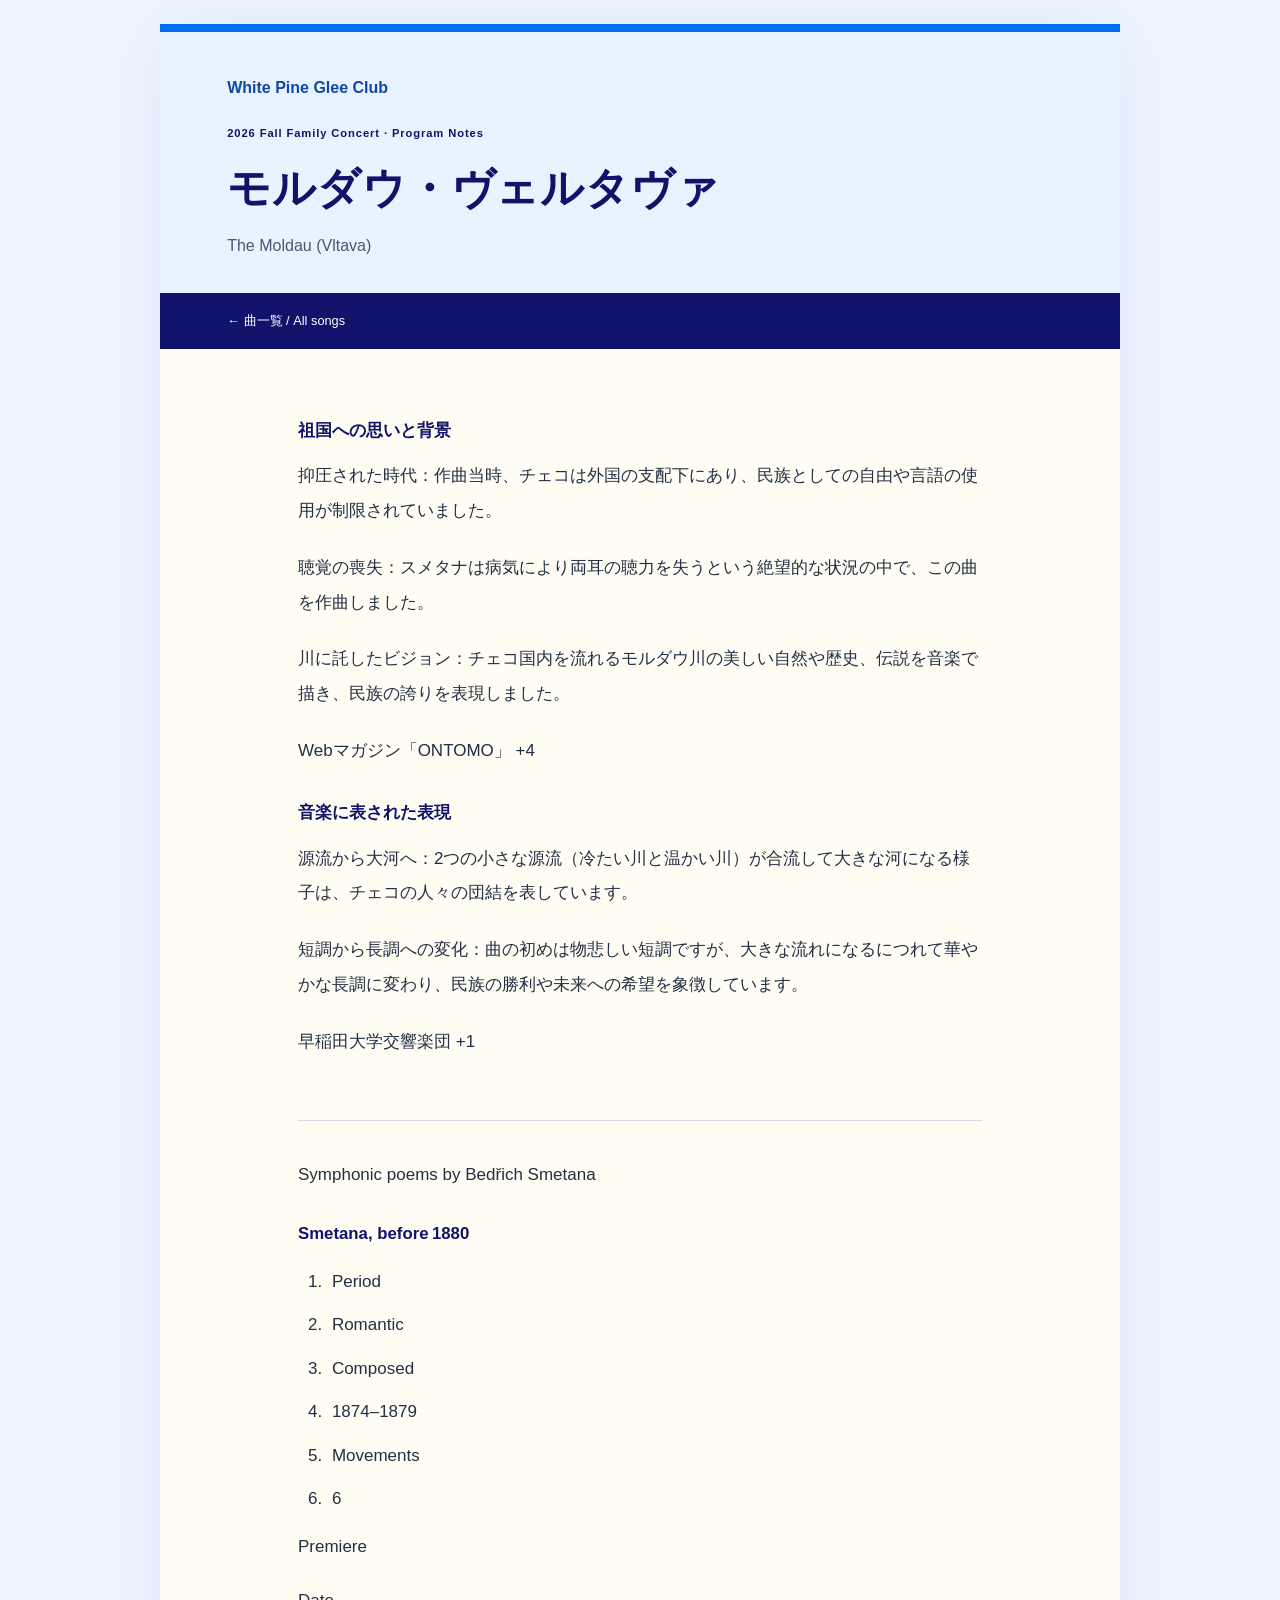
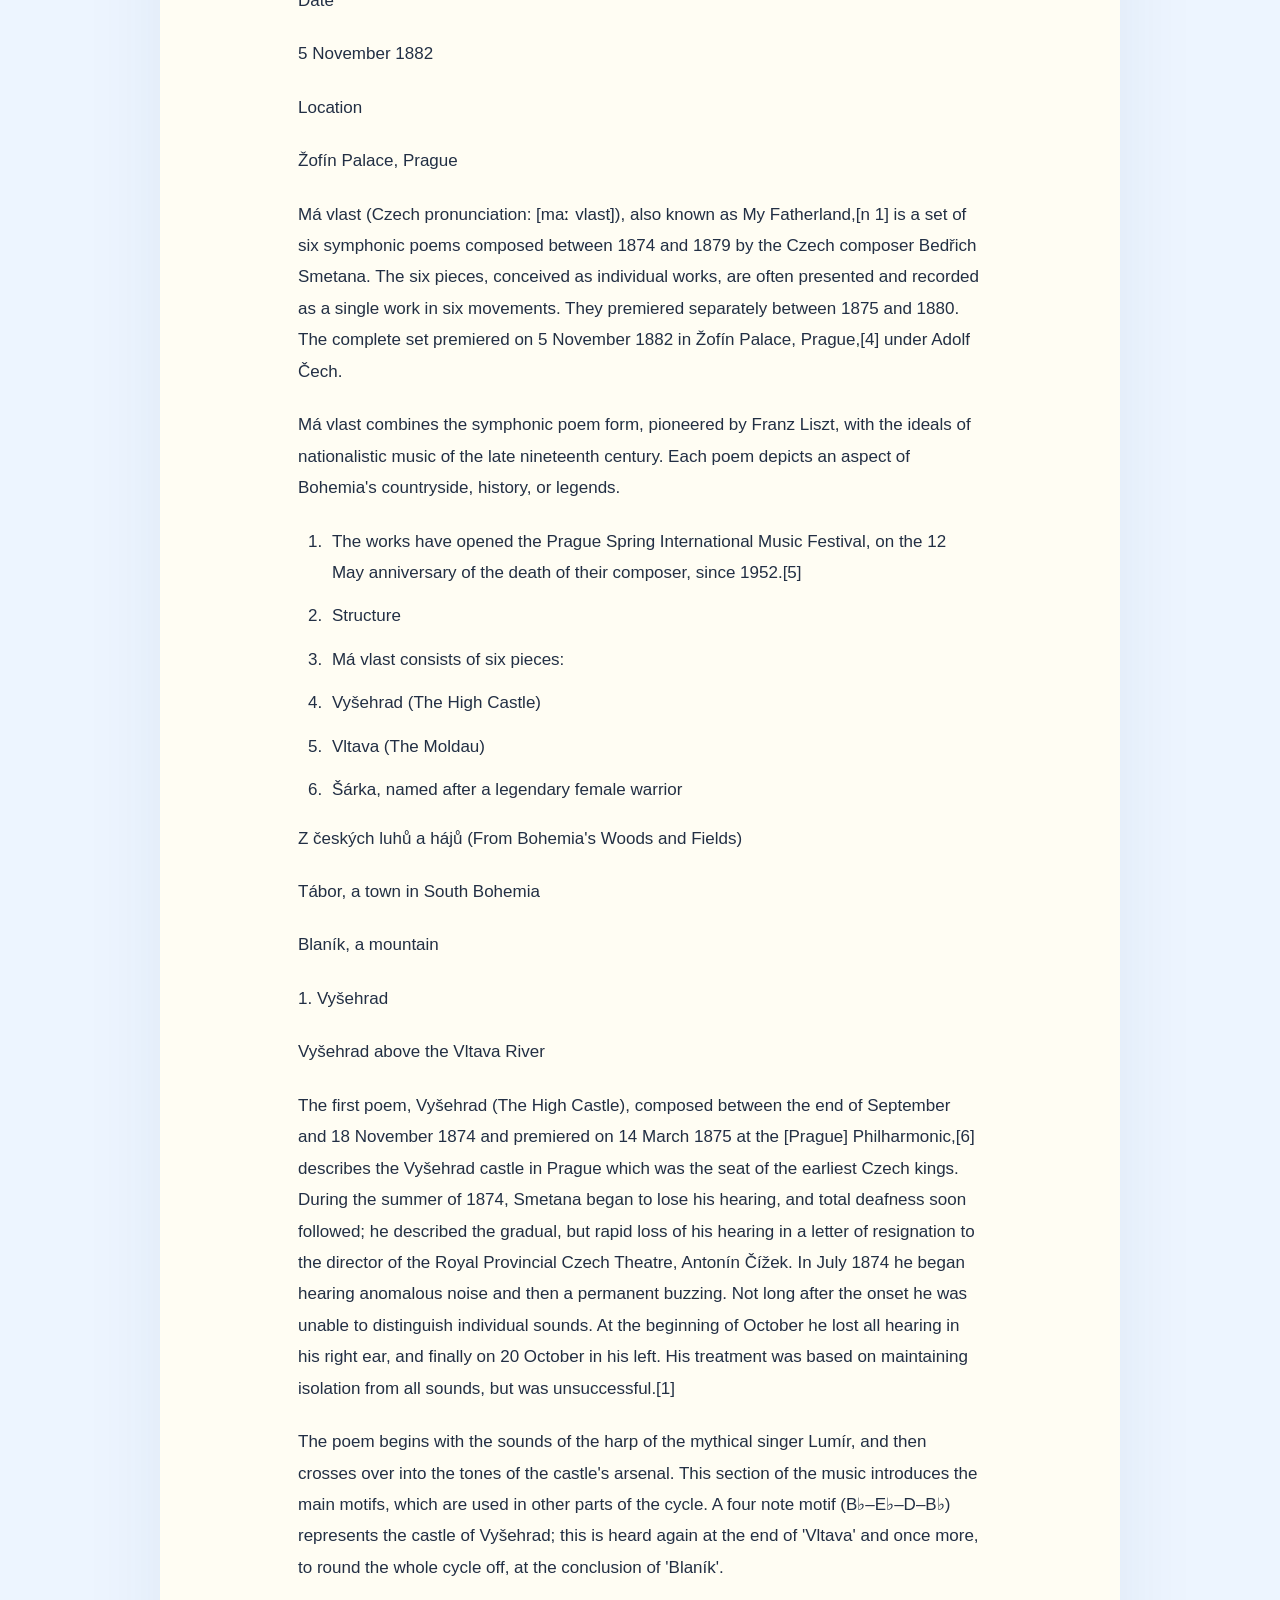
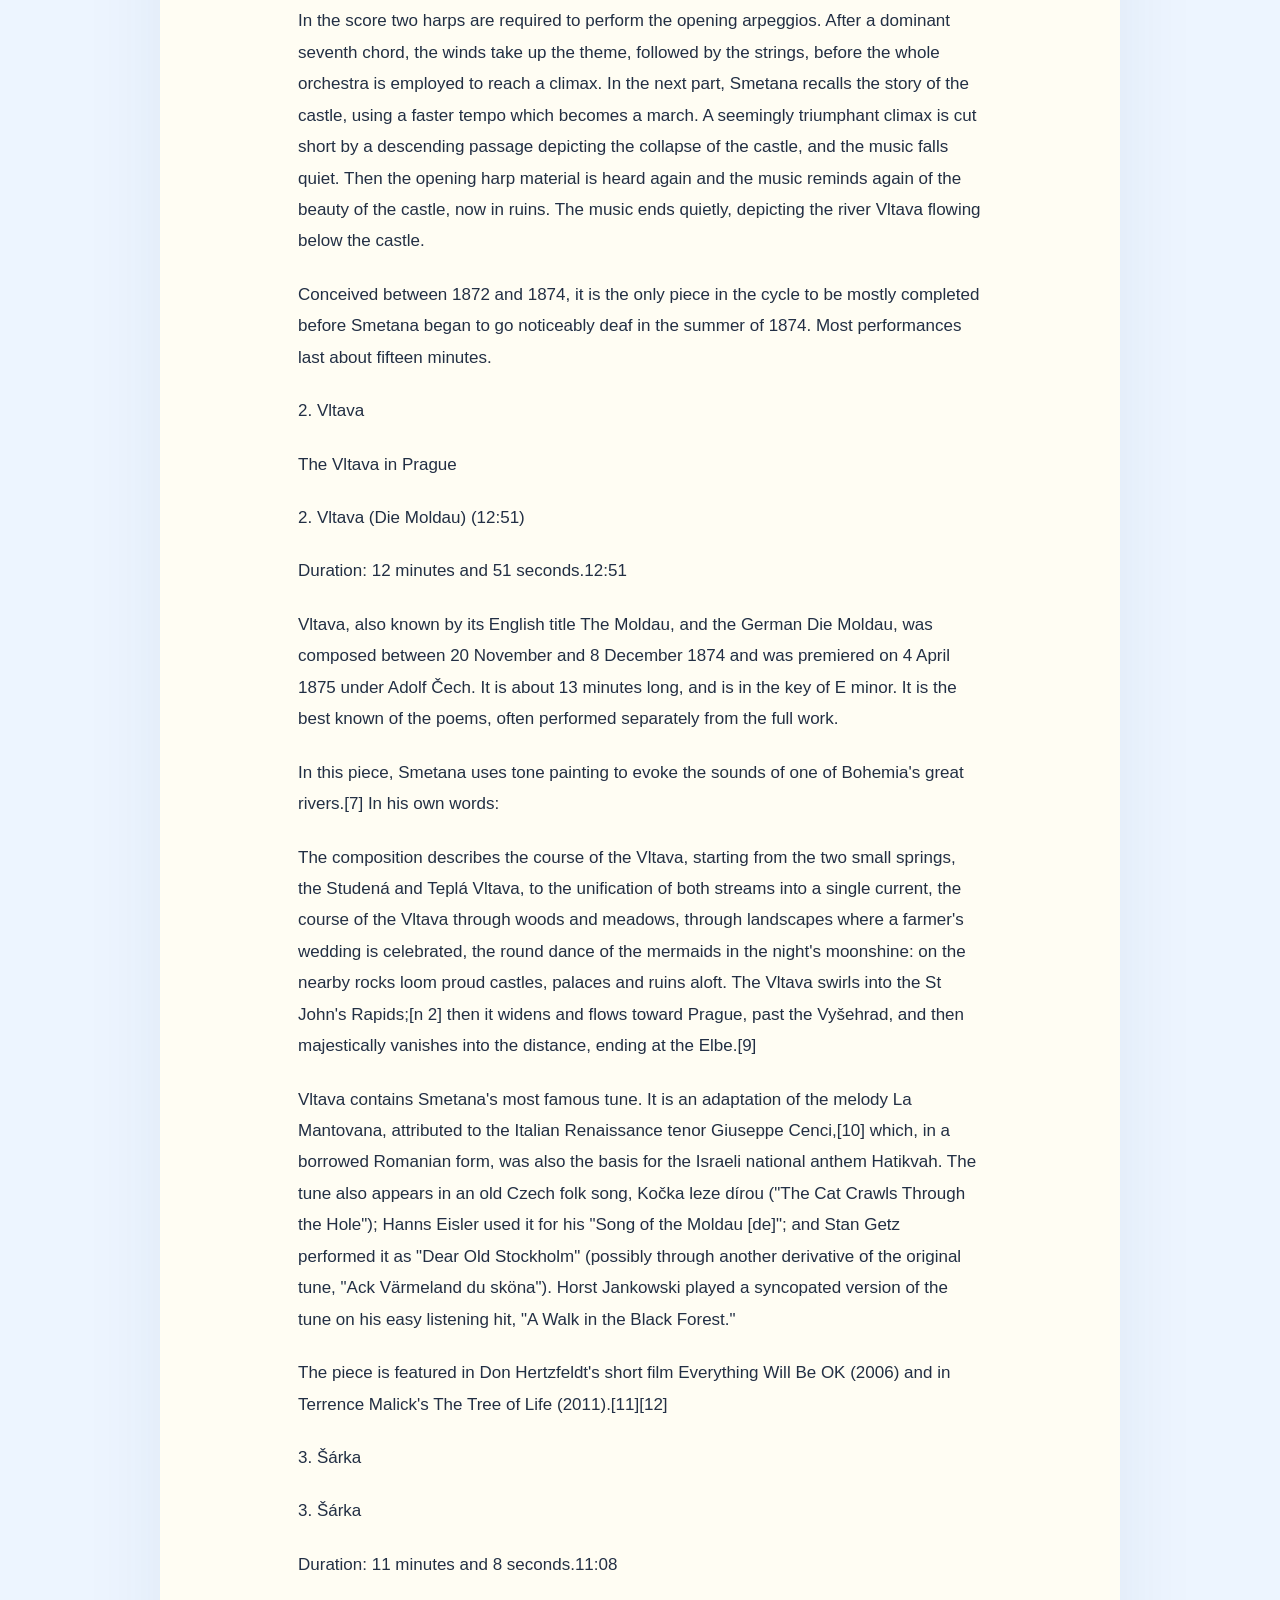
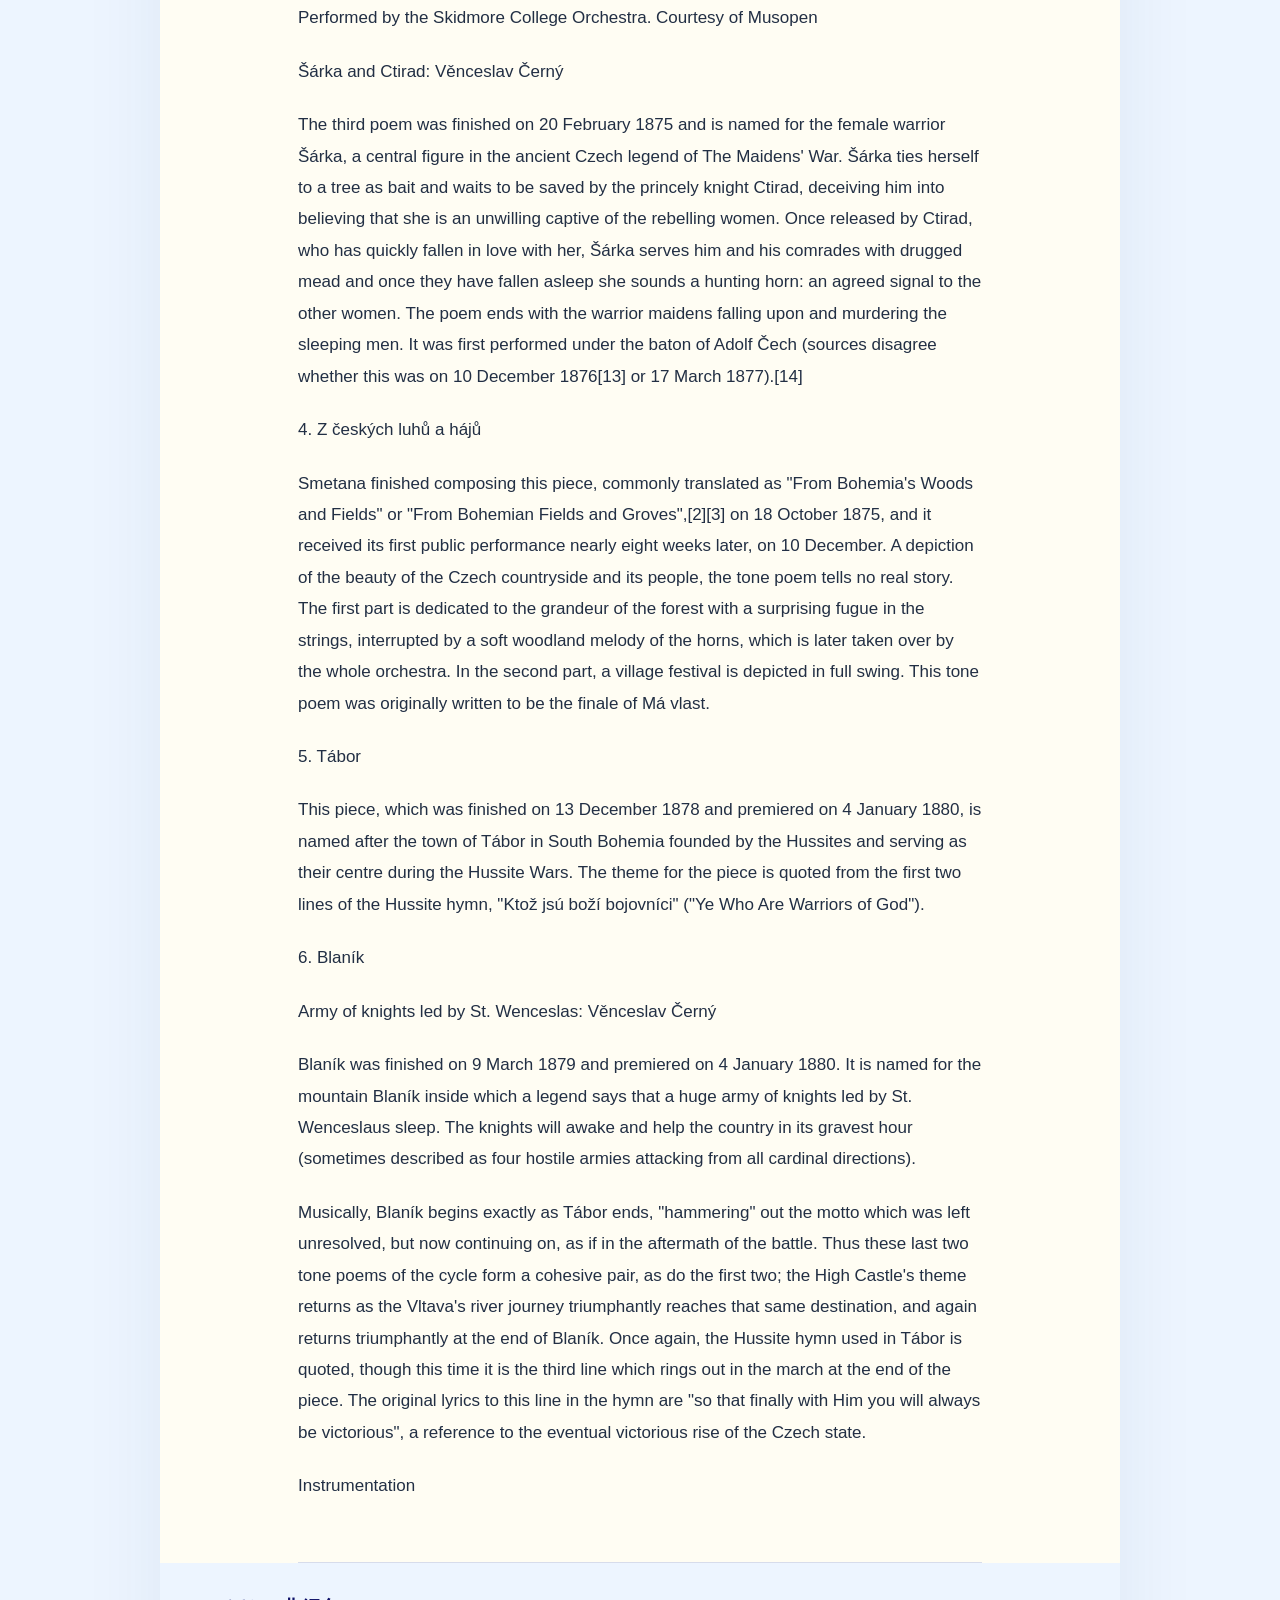
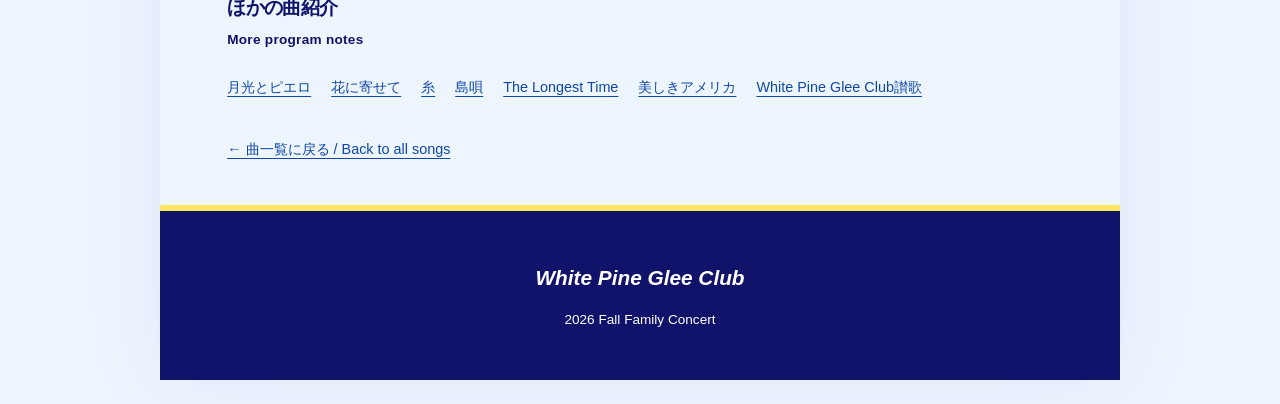
==== songs/moldau.html @ 7fab178a "initial commit" ====
<!doctype html>
<html lang="ja">
<head>
  <meta charset="utf-8">
  <meta name="viewport" content="width=device-width, initial-scale=1">
  <title>モルダウ・ヴェルタヴァ — 曲紹介 | White Pine Glee Club</title>
  <meta name="description" content="2026 Fall Family Concertの曲紹介「モルダウ・ヴェルタヴァ」。日本語・英語でお読みいただけます。">
  <link rel="stylesheet" href="../styles.css">
</head>
<body class="song-page">
  <a class="skip-link" href="#song-content">本文へ / Skip to content</a>
  <main>
    <header class="song-header">
      <a class="song-brand" href="../index.html">White Pine Glee Club</a>
      <p class="eyebrow" lang="en">2026 Fall Family Concert · Program Notes</p>
      <h1>モルダウ・ヴェルタヴァ</h1>
      <p class="song-english-title" lang="en">The Moldau (Vltava)</p>
    </header>
    <nav class="reading-nav" aria-label="曲紹介メニュー">
      <a href="../index.html#program">← 曲一覧 / All songs</a>
    </nav>
    <article class="song-content" id="song-content">
<section class="reading-section" id="japanese" lang="ja" aria-labelledby="japanese-heading">
<h2 class="visually-hidden" id="japanese-heading">日本語</h2>
<h3>祖国への思いと背景</h3>
<p>抑圧された時代：作曲当時、チェコは外国の支配下にあり、民族としての自由や言語の使用が制限されていました。</p>
<p>聴覚の喪失：スメタナは病気により両耳の聴力を失うという絶望的な状況の中で、この曲を作曲しました。</p>
<p>川に託したビジョン：チェコ国内を流れるモルダウ川の美しい自然や歴史、伝説を音楽で描き、民族の誇りを表現しました。</p>
<p>Webマガジン「ONTOMO」&#160;+4</p>
<h3>音楽に表された表現</h3>
<p>源流から大河へ：2つの小さな源流（冷たい川と温かい川）が合流して大きな河になる様子は、チェコの人々の団結を表しています。</p>
<p>短調から長調への変化：曲の初めは物悲しい短調ですが、大きな流れになるにつれて華やかな長調に変わり、民族の勝利や未来への希望を象徴しています。</p>
<p>早稲田大学交響楽団&#160;+1</p>
</section>
<section class="reading-section" id="english" lang="en" aria-labelledby="english-heading">
<h2 class="visually-hidden" id="english-heading">English</h2>
<p>Symphonic poems by Bedřich Smetana</p>
<h3>Smetana, before 1880</h3>
<ol class="source-list">
<li>Period</li>
<li>Romantic</li>
<li>Composed</li>
<li>1874–1879</li>
<li>Movements</li>
<li>6</li>
</ol>
<p>Premiere</p>
<p>Date</p>
<p>5&#160;November&#160;1882</p>
<p>Location</p>
<p>Žof&#237;n Palace, Prague</p>
<p>M&#225; vlast (Czech pronunciation: [maː vlast]), also known as My Fatherland,[n 1] is a set of six symphonic poems composed between 1874 and 1879 by the Czech composer Bedřich Smetana. The six pieces, conceived as individual works, are often presented and recorded as a single work in six movements. They premiered separately between 1875 and 1880. The complete set premiered on 5 November 1882 in Žof&#237;n Palace, Prague,[4] under Adolf Čech.</p>
<p>M&#225; vlast combines the symphonic poem form, pioneered by Franz Liszt, with the ideals of nationalistic music of the late nineteenth century. Each poem depicts an aspect of Bohemia&#39;s countryside, history, or legends.</p>
<ol class="source-list">
<li>The works have opened the Prague Spring International Music Festival, on the 12 May anniversary of the death of their composer, since 1952.[5]</li>
<li>Structure</li>
<li>M&#225; vlast consists of six pieces:</li>
<li>Vyšehrad (The High Castle)</li>
<li>Vltava (The Moldau)</li>
<li>Š&#225;rka, named after a legendary female warrior</li>
</ol>
<p>Z česk&#253;ch luhů a h&#225;jů (From Bohemia&#39;s Woods and Fields)</p>
<p>T&#225;bor, a town in South Bohemia</p>
<p>Blan&#237;k, a mountain</p>
<p>1. Vyšehrad</p>
<p>Vyšehrad above the Vltava River</p>
<p>The first poem, Vyšehrad (The High Castle), composed between the end of September and 18 November 1874 and premiered on 14 March 1875 at the [Prague] Philharmonic,[6] describes the Vyšehrad castle in Prague which was the seat of the earliest Czech kings. During the summer of 1874, Smetana began to lose his hearing, and total deafness soon followed; he described the gradual, but rapid loss of his hearing in a letter of resignation to the director of the Royal Provincial Czech Theatre, Anton&#237;n Č&#237;žek. In July 1874 he began hearing anomalous noise and then a permanent buzzing. Not long after the onset he was unable to distinguish individual sounds. At the beginning of October he lost all hearing in his right ear, and finally on 20 October in his left. His treatment was based on maintaining isolation from all sounds, but was unsuccessful.[1]</p>
<p>The poem begins with the sounds of the harp of the mythical singer Lum&#237;r, and then crosses over into the tones of the castle&#39;s arsenal. This section of the music introduces the main motifs, which are used in other parts of the cycle. A four note motif (B♭–E♭–D–B♭) represents the castle of Vyšehrad; this is heard again at the end of &#39;Vltava&#39; and once more, to round the whole cycle off, at the conclusion of &#39;Blan&#237;k&#39;.</p>
<p>In the score two harps are required to perform the opening arpeggios. After a dominant seventh chord, the winds take up the theme, followed by the strings, before the whole orchestra is employed to reach a climax. In the next part, Smetana recalls the story of the castle, using a faster tempo which becomes a march. A seemingly triumphant climax is cut short by a descending passage depicting the collapse of the castle, and the music falls quiet. Then the opening harp material is heard again and the music reminds again of the beauty of the castle, now in ruins. The music ends quietly, depicting the river Vltava flowing below the castle.</p>
<p>Conceived between 1872 and 1874, it is the only piece in the cycle to be mostly completed before Smetana began to go noticeably deaf in the summer of 1874. Most performances last about fifteen minutes.</p>
<p>2. Vltava</p>
<p>The Vltava in Prague</p>
<p>2. Vltava (Die Moldau) (12:51)</p>
<p>Duration: 12 minutes and 51 seconds.12:51</p>
<p>Vltava, also known by its English title The Moldau, and the German Die Moldau, was composed between 20 November and 8&#160;December 1874 and was premiered on 4 April 1875 under Adolf Čech. It is about 13 minutes long, and is in the key of E minor. It is the best known of the poems, often performed separately from the full work.</p>
<p>In this piece, Smetana uses tone painting to evoke the sounds of one of Bohemia&#39;s great rivers.[7] In his own words:</p>
<p>The composition describes the course of the Vltava, starting from the two small springs, the Studen&#225; and Tepl&#225; Vltava, to the unification of both streams into a single current, the course of the Vltava through woods and meadows, through landscapes where a farmer&#39;s wedding is celebrated, the round dance of the mermaids in the night&#39;s moonshine: on the nearby rocks loom proud castles, palaces and ruins aloft. The Vltava swirls into the St John&#39;s Rapids;[n 2] then it widens and flows toward Prague, past the Vyšehrad, and then majestically vanishes into the distance, ending at the Elbe.[9]</p>
<p>Vltava contains Smetana&#39;s most famous tune. It is an adaptation of the melody La Mantovana, attributed to the Italian Renaissance tenor Giuseppe Cenci,[10] which, in a borrowed Romanian form, was also the basis for the Israeli national anthem Hatikvah. The tune also appears in an old Czech folk song, Kočka leze d&#237;rou (&quot;The Cat Crawls Through the Hole&quot;); Hanns Eisler used it for his &quot;Song of the Moldau&#160;[de]&quot;; and Stan Getz performed it as &quot;Dear Old Stockholm&quot; (possibly through another derivative of the original tune, &quot;Ack V&#228;rmeland du sk&#246;na&quot;). Horst Jankowski played a syncopated version of the tune on his easy listening hit, &quot;A Walk in the Black Forest.&quot;</p>
<p>The piece is featured in Don Hertzfeldt&#39;s short film Everything Will Be OK (2006) and in Terrence Malick&#39;s The Tree of Life (2011).[11][12]</p>
<p>3. Š&#225;rka</p>
<p>3. Š&#225;rka</p>
<p>Duration: 11 minutes and 8 seconds.11:08</p>
<p>Performed by the Skidmore College Orchestra. Courtesy of Musopen</p>
<p>Š&#225;rka and Ctirad: Věnceslav Čern&#253;</p>
<p>The third poem was finished on 20 February 1875 and is named for the female warrior Š&#225;rka, a central figure in the ancient Czech legend of The Maidens&#39; War. Š&#225;rka ties herself to a tree as bait and waits to be saved by the princely knight Ctirad, deceiving him into believing that she is an unwilling captive of the rebelling women. Once released by Ctirad, who has quickly fallen in love with her, Š&#225;rka serves him and his comrades with drugged mead and once they have fallen asleep she sounds a hunting horn: an agreed signal to the other women. The poem ends with the warrior maidens falling upon and murdering the sleeping men. It was first performed under the baton of Adolf Čech (sources disagree whether this was on 10 December 1876[13] or 17 March 1877).[14]</p>
<p>4. Z česk&#253;ch luhů a h&#225;jů</p>
<p>Smetana finished composing this piece, commonly translated as &quot;From Bohemia&#39;s Woods and Fields&quot; or &quot;From Bohemian Fields and Groves&quot;,[2][3] on 18 October 1875, and it received its first public performance nearly eight weeks later, on 10 December. A depiction of the beauty of the Czech countryside and its people, the tone poem tells no real story. The first part is dedicated to the grandeur of the forest with a surprising fugue in the strings, interrupted by a soft woodland melody of the horns, which is later taken over by the whole orchestra. In the second part, a village festival is depicted in full swing. This tone poem was originally written to be the finale of M&#225; vlast.</p>
<p>5. T&#225;bor</p>
<p>This piece, which was finished on 13 December 1878 and premiered on 4 January 1880, is named after the town of T&#225;bor in South Bohemia founded by the Hussites and serving as their centre during the Hussite Wars. The theme for the piece is quoted from the first two lines of the Hussite hymn, &quot;Ktož js&#250; bož&#237; bojovn&#237;ci&quot; (&quot;Ye Who Are Warriors of God&quot;).</p>
<p>6. Blan&#237;k</p>
<p>Army of knights led by St. Wenceslas: Věnceslav Čern&#253;</p>
<p>Blan&#237;k was finished on 9 March 1879 and premiered on 4 January 1880. It is named for the mountain Blan&#237;k inside which a legend says that a huge army of knights led by St. Wenceslaus sleep. The knights will awake and help the country in its gravest hour (sometimes described as four hostile armies attacking from all cardinal directions).</p>
<p>Musically, Blan&#237;k begins exactly as T&#225;bor ends, &quot;hammering&quot; out the motto which was left unresolved, but now continuing on, as if in the aftermath of the battle. Thus these last two tone poems of the cycle form a cohesive pair, as do the first two; the High Castle&#39;s theme returns as the Vltava&#39;s river journey triumphantly reaches that same destination, and again returns triumphantly at the end of Blan&#237;k. Once again, the Hussite hymn used in T&#225;bor is quoted, though this time it is the third line which rings out in the march at the end of the piece. The original lyrics to this line in the hymn are &quot;so that finally with Him you will always be victorious&quot;, a reference to the eventual victorious rise of the Czech state.</p>
<p>Instrumentation</p>
</section>

    </article>
    <aside class="related-songs" aria-labelledby="related-heading">
      <h2 id="related-heading">ほかの曲紹介 <small lang="en">More program notes</small></h2>
      <ul><li><a href="moonlight-and-pierrot.html">月光とピエロ</a></li>
<li><a href="thoughts-on-flowers.html">花に寄せて</a></li>
<li><a href="threads.html">糸</a></li>
<li><a href="shima-uta.html">島唄</a></li>
<li><a href="the-longest-time.html">The Longest Time</a></li>
<li><a href="america-the-beautiful.html">美しきアメリカ</a></li>
<li><a href="white-pine-anthem.html">White Pine Glee Club讃歌</a></li></ul>
      <a class="back-to-program" href="../index.html#program">← 曲一覧に戻る / Back to all songs</a>
    </aside>
    <footer>
      <p class="footer-name" lang="en">White Pine Glee Club</p>
      <p lang="en">2026 Fall Family Concert</p>
    </footer>
  </main>
</body>
</html>
---- styles.css ----
:root {
  color-scheme: light;
  --ink: #101369;
  --blue: #006cf0;
  --paper: #fffdf3;
  --yellow: #ffe45e;
  --pink: #ffb5df;
}
* { box-sizing: border-box; }
html { scroll-behavior: smooth; scroll-padding-top: 24px; }
body {
  margin: 0;
  color: var(--ink);
  background: #edf5ff;
  font-family: "Segoe UI", "Yu Gothic", Meiryo, sans-serif;
  line-height: 1.8;
}
main { max-width: 1200px; margin: auto; background: var(--paper); box-shadow: 0 0 80px #133c7712; }
p { margin: 12px 0; }
a { color: #1147a5; text-underline-offset: 4px; overflow-wrap: anywhere; }
a:hover { text-decoration-thickness: 2px; }
a:focus-visible { outline: 3px solid #c32971; outline-offset: 5px; }
.hero { display: block; }
.hero-art { display: block; width: 100%; height: auto; }
.visually-hidden { position: absolute; width: 1px; height: 1px; padding: 0; margin: -1px; overflow: hidden; clip-path: inset(50%); white-space: nowrap; border: 0; }
.eyebrow { font-size: .8rem; font-weight: 800; letter-spacing: .12em; }
h1 { margin: 0; font-family: "Segoe Print", "Comic Sans MS", cursive; font-size: clamp(2.6rem, 6.2vw, 4.8rem); line-height: 1.12; letter-spacing: -.055em; font-weight: 900; font-style: italic; transform: rotate(-5deg); }
.event-details { display: flex; align-items: center; justify-content: space-between; flex-wrap: wrap; gap: 20px; padding: 26px 6%; border-bottom: 2px solid var(--ink); }
.date { margin: 0; font-size: .95rem; line-height: 1.5; }
.date strong { font-size: clamp(1.6rem, 3.2vw, 2.5rem); letter-spacing: -.06em; }
.date-english { font-size: 1.25rem; }
.times { margin: 0; padding-left: 22px; border-left: 2px solid #bdcae0; font-size: .95rem; }
.times strong { font-size: 1.2rem; }
.admission { margin: 0; background: var(--yellow); padding: 12px 20px; font-size: .9rem; transform: rotate(-3deg); }
nav { display: flex; justify-content: center; flex-wrap: wrap; gap: 0 32px; padding: 10px 24px; background: var(--ink); }
nav a { color: white; display: inline-flex; align-items: center; min-height: 44px; font-size: .9rem; text-decoration: none; }
nav a:hover { color: var(--yellow); }
nav a:focus-visible { outline-color: var(--yellow); }
.main-nav { display: grid; grid-template-columns: repeat(5, minmax(0, 1fr)); gap: 4px; }
body[data-view="all"] .main-nav { grid-template-columns: repeat(7, minmax(0, 1fr)); }
.main-nav a { min-width: 0; flex-direction: column; justify-content: center; padding: 8px 4px; line-height: 1.5; text-align: center; }
.main-nav small { font-size: .72rem; margin-top: 3px; }
body[data-view="flyer"] [data-view-only="program"],
body[data-view="program"] [data-view-only="flyer"] { display: none; }
.greetings-list { max-width: 760px; margin: 0 auto; }
.greeting { padding: 28px 0; }
.greeting + .greeting { border-top: 1px solid #d7dceb; }
.greeting-role { display: inline-block; margin: 0 0 12px; padding: 3px 12px; background: #fff0a3; font-size: .8rem; font-weight: 700; }
.greeting:nth-child(2) .greeting-role { background: #e0efff; }
.greeting h3 { margin: 0 0 8px; font-size: clamp(1.15rem, 3vw, 1.45rem); line-height: 1.6; scroll-margin-top: 100px; }
.greeting-label { margin: 0 0 24px; font-size: .85rem; color: #495775; }
.greeting-message { color: #222f44; font-size: 1.0625rem; line-height: 2; overflow-wrap: anywhere; }
.greeting-message p { margin: 0 0 18px; }
.greeting-message [lang="en"] { line-height: 1.85; }
section { margin: 0 6%; padding: 58px 0; border-bottom: 1px solid #d7dceb; }
h2 { margin: 0 0 26px; font-size: clamp(1.7rem, 3vw, 2.3rem); line-height: 1.4; letter-spacing: -.03em; }
h2 small { display: block; font-size: .85rem; letter-spacing: .14em; font-weight: 600; margin-bottom: 10px; }
h2 > span { display: inline-block; position: relative; isolation: isolate; padding: 0 16px 4px 6px; font-style: italic; }
h2 > span::before, .collaboration .eyebrow::before { content: ""; position: absolute; z-index: -1; inset: 15% -5% 0; background: var(--yellow); clip-path: polygon(3% 12%, 96% 0, 93% 12%, 100% 20%, 97% 35%, 100% 52%, 94% 64%, 98% 83%, 2% 100%, 5% 87%, 0 75%, 3% 60%, 0 41%, 5% 29%); transform: rotate(-2deg); }
.collaboration { text-align: center; position: relative; padding: 60px 0; }
.collaboration .eyebrow { display: inline-block; position: relative; isolation: isolate; padding: 8px 24px; font-size: 1.25rem; font-style: italic; letter-spacing: -.02em; }
.collaboration .eyebrow::before { inset: 0; }
.collaboration-logos { display: grid; grid-template-columns: minmax(0, 1fr) auto minmax(0, 1fr); align-items: center; gap: clamp(12px, 3vw, 32px); max-width: 680px; margin: 28px auto; }
.collaboration-logos a { display: block; min-width: 0; }
.collaboration-logos img { display: block; width: 100%; height: auto; mix-blend-mode: multiply; }
.collaboration-cross { color: #d9182b; font-size: clamp(1.5rem, 4vw, 2.4rem); font-weight: 700; }
.composer { margin-top: 30px; font-weight: 600; letter-spacing: .1em; }
.collaboration h2 { margin: 10px 0; font-family: "Yu Mincho", "Hiragino Mincho ProN", Georgia, serif; font-size: clamp(2rem, 5vw, 3.7rem); letter-spacing: .05em; }
.work-english { font-family: Georgia, serif; font-size: 1.25rem; }
.collaboration-copy { max-width: 760px; margin: 28px auto; text-align: left; }
.collaboration-copy h3 { margin: 24px 0 8px; font-size: 1.1rem; line-height: 1.6; }
.collaboration-copy h3:first-child { margin-top: 0; }
.collaboration-copy p { margin: 0; line-height: 1.9; }
.performer-section h2 > span::before { background: var(--pink); }
.performers { list-style: none; display: grid; grid-template-columns: repeat(2, minmax(0, 1fr)); gap: 0 36px; padding: 0; margin: 0; }
.performers li { position: relative; min-width: 0; padding: 28px 0 28px 44px; border-top: 1px solid #d7dceb; font-size: .85rem; }
.performers li::before { content: "♪"; position: absolute; top: 17px; left: 0; font-size: 2.8rem; line-height: 1.4; color: #087dea; }
.performers li:nth-child(2)::before { color: #00525c; }
.performers li:nth-child(3)::before { color: #ec203c; }
.performers li:nth-child(4)::before { color: #791fd0; }
.performers strong { font-size: 1.1rem; }
.performers a { display: inline-block; padding: 5px 0; }
.roster-heading { margin: 32px 0 0; padding-top: 24px; border-top: 1px solid #d7dceb; font-size: 1.2rem; }
.roster-parts { display: grid; grid-template-columns: repeat(2, minmax(0, 1fr)); gap: 0 16px; margin-top: 18px; }
.roster-parts > div { padding: 10px 0; border-top: 1px solid #d7dceb; }
.roster-parts h4 { margin: 0 0 4px; font-size: .8rem; }
.roster-parts p { margin: 0; font-size: .8rem; }
.venue-section, .flyer-section { display: grid; grid-template-columns: 1fr 1.5fr; gap: 36px; align-items: start; }
address { font-style: normal; }
address strong { display: inline-block; margin-bottom: 12px; font-size: 1.2rem; }
.venue-map-link { display: block; margin-top: 20px; }
.venue-map { display: block; width: 62.5%; height: auto; border: 1px solid #cbd8ed; }
.map-link { display: inline-block; margin-top: 24px; padding: 14px 20px; color: white; background: #125bd1; text-decoration: none; font-size: .85rem; border-radius: 4px; }
.map-link:hover { background: var(--ink); }
.flyer-section h2 > span::before { background: #bce6ff; }
.flyer-section p { font-size: .85rem; }
.flyer-image { display: block; width: 100%; height: auto; box-shadow: 0 10px 30px #1013691a; }
footer { padding: 36px 24px; text-align: center; background: var(--ink); color: white; border-top: 6px solid var(--yellow); font-size: .85rem; }
footer a { color: white; }
.footer-name { font-size: 1.3rem; font-weight: 800; font-style: italic; }
@media (min-width: 1200px) { body { padding: 24px 0; } }
@media (max-width: 700px) {
  h1 { font-size: clamp(2rem, 8vw, 3.2rem); letter-spacing: -.04em; }
  .main-nav, body[data-view="program"] .main-nav { grid-template-columns: repeat(3, minmax(0, 1fr)); gap: 4px; }
  body[data-view="all"] .main-nav { grid-template-columns: repeat(4, minmax(0, 1fr)); }
  .event-details { padding: 22px 6%; justify-content: center; text-align: center; gap: 18px 24px; border-top: 1px solid #d7dceb; }
  .date { width: 100%; }
  .times { border: 0; padding: 0; font-size: .8rem; }
  .times strong { font-size: 1rem; }
  .admission { font-size: .75rem; padding: 10px 14px; }
  nav { gap: 0 18px; padding: 10px 16px; }
  nav a { font-size: .8rem; }
  section { padding: 38px 0; }
  .collaboration { padding: 40px 0; }
  .collaboration .eyebrow { font-size: 1.05rem; }
  .performers, .venue-section, .flyer-section { grid-template-columns: 1fr; gap: 0; }
  .roster-parts { grid-template-columns: repeat(2, minmax(0, 1fr)); gap: 0 12px; }
  .venue-map { width: 100%; }
  .performers li { padding-top: 22px; padding-bottom: 22px; }
  .flyer-section > a { margin-top: 20px; }
}
.program-section > p { font-size: .95rem; }
.program-status { border-left: 4px solid #e3b52c; padding: 8px 16px; background: #fff5c7; }
.program-stages { margin-top: 30px; }
.program-stage { padding: 26px 0; border-top: 1px solid #cbd8ed; display: grid; grid-template-columns: minmax(0, 1fr) minmax(0, 1.4fr); gap: 24px; }
.program-stage h3 { margin: 0; font-size: 1.15rem; line-height: 1.6; }
.stage-leadership { display: grid; gap: 3px; margin: 10px 0 0; color: #495775; font-size: .85rem; line-height: 1.6; }
.stage-label { display: block; color: #245dab; font-size: .8rem; letter-spacing: .12em; margin-bottom: 8px; }
.stage-songs { list-style: none; margin: 0; padding: 0; }
.stage-songs li + li { border-top: 1px solid #e5e8ee; }
.stage-songs li > span, .stage-songs a { display: block; padding: 12px 0; }
.stage-songs a { display: flex; justify-content: space-between; align-items: baseline; flex-wrap: wrap; gap: 4px 16px; min-height: 48px; font-weight: 600; }
.stage-songs small { font-size: .75rem; font-weight: 400; white-space: nowrap; }
.program-tbd { margin: 12px 0; color: #495775; }
.program-intermission { display: flex; justify-content: center; align-items: center; gap: 16px; background: #e8f3ff; color: #385575; padding: 14px; margin: 0 0 24px; font-size: .9rem; }
@media (max-width: 700px) { .program-stage { grid-template-columns: 1fr; gap: 10px; } }
.program-section > p > span { color: #495775; font-size: .85rem; }
.program-list { list-style: none; padding: 0; margin: 28px 0 0; display: grid; grid-template-columns: repeat(2, minmax(0, 1fr)); gap: 14px; }
.program-list a { display: flex; gap: 16px; align-items: center; justify-content: space-between; height: 100%; padding: 22px; background: white; border: 1px solid #cbd8ed; border-left: 5px solid #2077d9; border-radius: 6px; text-decoration: none; }
.program-list a:hover { background: #fff6cc; border-color: #b48d19; }
.program-list strong { display: block; font-size: 1.15rem; color: var(--ink); }
.program-list small { display: block; margin-top: 4px; font-size: .85rem; color: #495775; }
.program-list li:nth-child(2) a { border-left-color: #ce3983; }
.program-list li:nth-child(3) a { border-left-color: #208077; }
.program-list li:nth-child(4) a { border-left-color: #8c50c5; }
.program-list li:nth-child(5) a { border-left-color: #b98915; }
.back-to-program { display: inline-block; min-height: 44px; padding: 10px 0; font-size: .9rem; }
.song-page main { max-width: 960px; }
.song-header { padding: 36px 7% 32px; background: #e8f3ff; border-top: 8px solid var(--blue); }
.song-brand { font-size: 1rem; font-weight: 800; text-decoration: none; display: inline-block; padding: 6px 0; }
.song-header .eyebrow { font-size: .7rem; letter-spacing: .08em; margin: 14px 0; }
.song-header h1 { transform: none; font-style: normal; font-family: "Yu Mincho", "Hiragino Mincho ProN", serif; font-size: clamp(1.8rem, 5vw, 2.7rem); letter-spacing: .02em; line-height: 1.5; overflow-wrap: anywhere; }
.song-english-title { margin: 10px 0 0; color: #495775; font-size: 1rem; }
.reading-nav { position: sticky; top: 0; z-index: 5; justify-content: space-between; gap: 0 16px; padding: 6px 7%; }
.reading-nav a { font-size: .8rem; }
.song-content { max-width: 740px; margin: auto; padding: 0 28px; color: #222f44; }
.song-content .reading-section { margin: 0; padding: 38px 0; scroll-margin-top: 90px; }
.reading-section h2 { font-family: inherit; font-size: 1rem; margin-bottom: 24px; display: inline-block; background: #fff0a3; color: var(--ink); padding: 4px 14px; border-radius: 3px; }
.reading-section h3 { font-size: 1.05rem; line-height: 1.7; margin: 30px 0 14px; color: var(--ink); }
.reading-section p, .source-list { font-size: 1.0625rem; line-height: 2.05; overflow-wrap: anywhere; }
.reading-section p { margin: 0 0 22px; }
.reading-section[lang="en"] p, .reading-section[lang="en"] li { line-height: 1.85; }
.reading-section .source-title { font-weight: 700; color: var(--ink); }
.source-list { padding-left: 1.7em; }
.source-list li { padding-left: 5px; margin: 12px 0; }
.related-songs { padding: 32px 7%; background: #edf5ff; }
.related-songs h2 { font-size: 1.2rem; margin-bottom: 16px; }
.related-songs h2 small { margin-top: 8px; letter-spacing: .02em; }
.related-songs ul { list-style: none; padding: 0; display: flex; gap: 8px 20px; flex-wrap: wrap; }
.related-songs li a { display: inline-block; padding: 10px 0; font-size: .9rem; }
.skip-link { position: absolute; left: 12px; top: -100px; z-index: 10; background: white; padding: 12px; }
.skip-link:focus { top: 12px; }
@media (max-width: 700px) {
  .program-list { grid-template-columns: 1fr; }
  .program-list a { padding: 18px; }
  .song-header { padding: 26px 22px; }
  .reading-nav { padding: 6px 18px; gap: 0 12px; }
  .song-content { padding: 0 22px; }
  .song-content .reading-section { padding: 30px 0; }
}
@media print {
  .song-page { background: white; padding: 0; }
  .song-page main { max-width: none; box-shadow: none; }
  .reading-nav, .related-songs, .song-page footer, .skip-link { display: none; }
  .song-header { background: white; border: 0; }
  .song-content { max-width: none; }
  .reading-section p { font-size: 11pt; }
}
@media (prefers-reduced-motion: reduce) { html { scroll-behavior: auto; } }
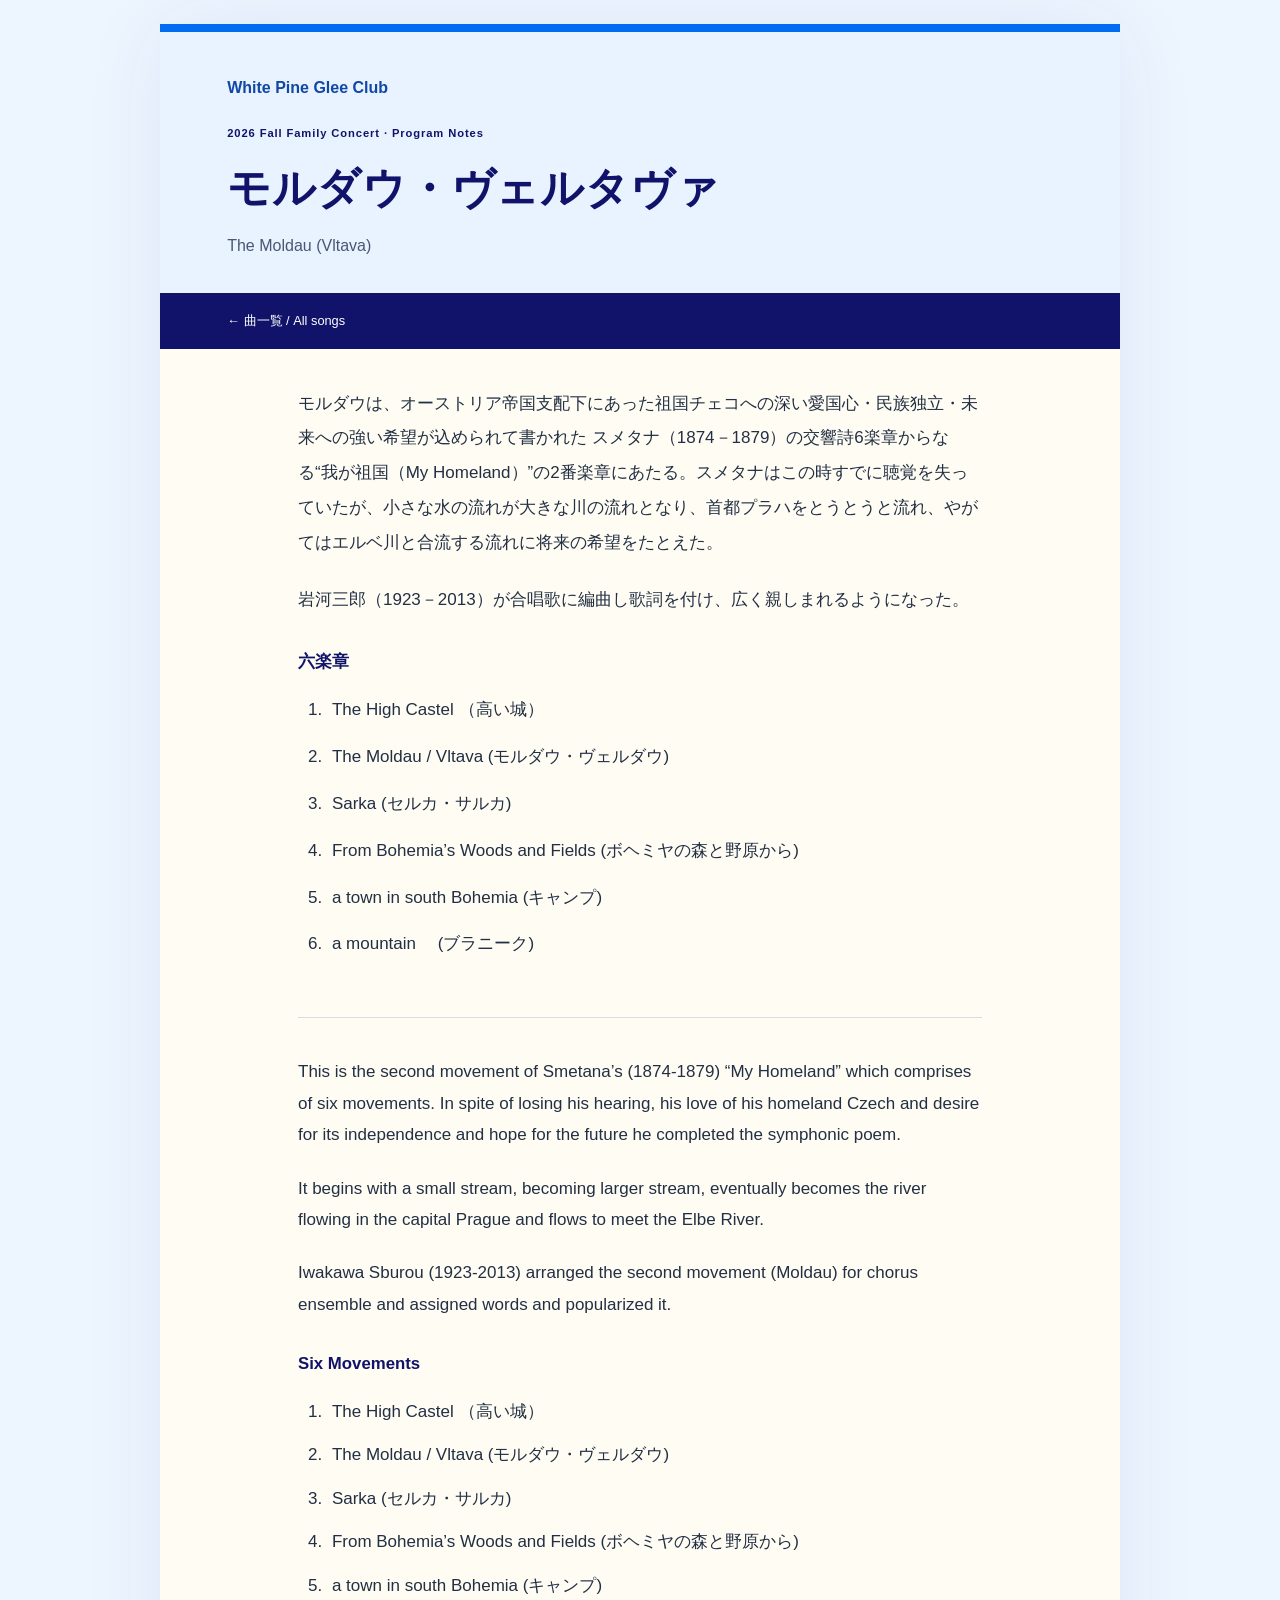
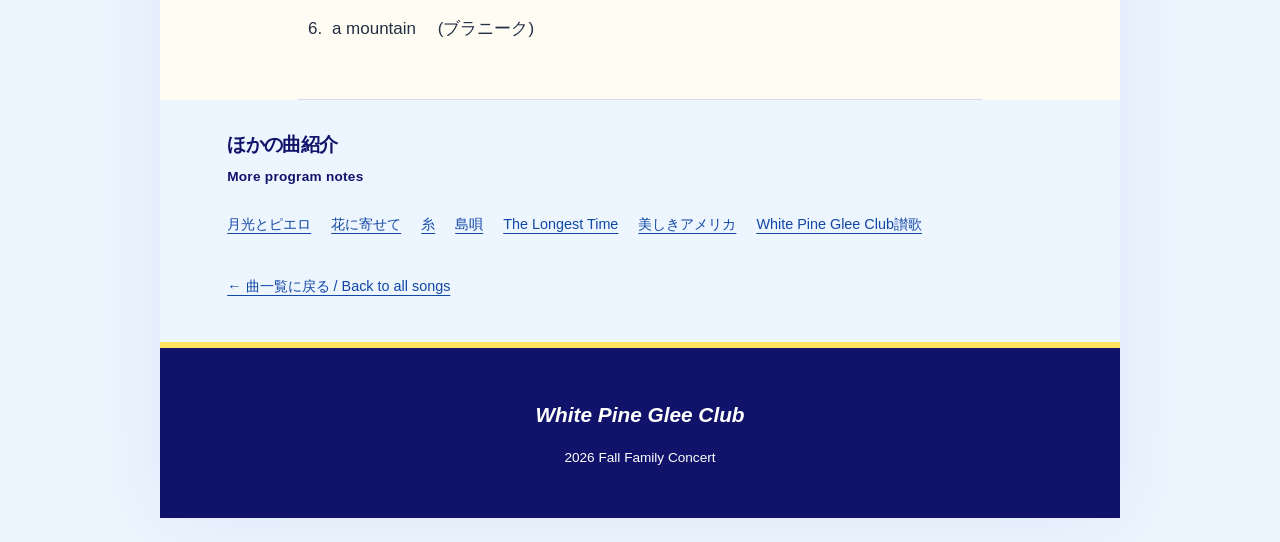
==== commit 1a2c1ecf: "update body data-view attribute and adjust main navigation layout for different views" ====
--- a/songs/moldau.html
+++ b/songs/moldau.html
@@ -22,76 +22,32 @@
     <article class="song-content" id="song-content">
 <section class="reading-section" id="japanese" lang="ja" aria-labelledby="japanese-heading">
 <h2 class="visually-hidden" id="japanese-heading">日本語</h2>
-<h3>祖国への思いと背景</h3>
-<p>抑圧された時代：作曲当時、チェコは外国の支配下にあり、民族としての自由や言語の使用が制限されていました。</p>
-<p>聴覚の喪失：スメタナは病気により両耳の聴力を失うという絶望的な状況の中で、この曲を作曲しました。</p>
-<p>川に託したビジョン：チェコ国内を流れるモルダウ川の美しい自然や歴史、伝説を音楽で描き、民族の誇りを表現しました。</p>
-<p>Webマガジン「ONTOMO」&#160;+4</p>
-<h3>音楽に表された表現</h3>
-<p>源流から大河へ：2つの小さな源流（冷たい川と温かい川）が合流して大きな河になる様子は、チェコの人々の団結を表しています。</p>
-<p>短調から長調への変化：曲の初めは物悲しい短調ですが、大きな流れになるにつれて華やかな長調に変わり、民族の勝利や未来への希望を象徴しています。</p>
-<p>早稲田大学交響楽団&#160;+1</p>
+<p>モルダウは、オーストリア帝国支配下にあった祖国チェコへの深い愛国心・民族独立・未来への強い希望が込められて書かれた スメタナ（1874－1879）の交響詩6楽章からなる“我が祖国（My Homeland）”の2番楽章にあたる。スメタナはこの時すでに聴覚を失っていたが、小さな水の流れが大きな川の流れとなり、首都プラハをとうとうと流れ、やがてはエルベ川と合流する流れに将来の希望をたとえた。</p>
+<p>岩河三郎（1923－2013）が合唱歌に編曲し歌詞を付け、広く親しまれるようになった。</p>
+<h3>六楽章</h3>
+<ol class="source-list">
+<li>The High Castel （高い城）</li>
+<li>The Moldau / Vltava (モルダウ・ヴェルダウ)</li>
+<li>Sarka (セルカ・サルカ)</li>
+<li>From Bohemia’s Woods and Fields (ボヘミヤの森と野原から)</li>
+<li>a town in south Bohemia (キャンプ)</li>
+<li>a mountain 　(ブラニーク)</li>
+</ol>
 </section>
 <section class="reading-section" id="english" lang="en" aria-labelledby="english-heading">
 <h2 class="visually-hidden" id="english-heading">English</h2>
-<p>Symphonic poems by Bedřich Smetana</p>
-<h3>Smetana, before 1880</h3>
+<p>This is the second movement of Smetana’s  (1874-1879) “My Homeland” which comprises of six movements.  In spite of losing his hearing, his love of his homeland Czech and desire for its independence and hope for the future he completed the symphonic poem.</p>
+<p>It begins with a small stream, becoming larger stream, eventually becomes the river flowing in the capital Prague and flows to meet the Elbe River.</p>
+<p>Iwakawa Sburou (1923-2013) arranged the second movement  (Moldau) for chorus ensemble and assigned words and popularized it.</p>
+<h3>Six Movements</h3>
 <ol class="source-list">
-<li>Period</li>
-<li>Romantic</li>
-<li>Composed</li>
-<li>1874–1879</li>
-<li>Movements</li>
-<li>6</li>
+<li>The High Castel （高い城）</li>
+<li>The Moldau / Vltava (モルダウ・ヴェルダウ)</li>
+<li>Sarka (セルカ・サルカ)</li>
+<li>From Bohemia’s Woods and Fields (ボヘミヤの森と野原から)</li>
+<li>a town in south Bohemia (キャンプ)</li>
+<li>a mountain 　(ブラニーク)</li>
 </ol>
-<p>Premiere</p>
-<p>Date</p>
-<p>5&#160;November&#160;1882</p>
-<p>Location</p>
-<p>Žof&#237;n Palace, Prague</p>
-<p>M&#225; vlast (Czech pronunciation: [maː vlast]), also known as My Fatherland,[n 1] is a set of six symphonic poems composed between 1874 and 1879 by the Czech composer Bedřich Smetana. The six pieces, conceived as individual works, are often presented and recorded as a single work in six movements. They premiered separately between 1875 and 1880. The complete set premiered on 5 November 1882 in Žof&#237;n Palace, Prague,[4] under Adolf Čech.</p>
-<p>M&#225; vlast combines the symphonic poem form, pioneered by Franz Liszt, with the ideals of nationalistic music of the late nineteenth century. Each poem depicts an aspect of Bohemia&#39;s countryside, history, or legends.</p>
-<ol class="source-list">
-<li>The works have opened the Prague Spring International Music Festival, on the 12 May anniversary of the death of their composer, since 1952.[5]</li>
-<li>Structure</li>
-<li>M&#225; vlast consists of six pieces:</li>
-<li>Vyšehrad (The High Castle)</li>
-<li>Vltava (The Moldau)</li>
-<li>Š&#225;rka, named after a legendary female warrior</li>
-</ol>
-<p>Z česk&#253;ch luhů a h&#225;jů (From Bohemia&#39;s Woods and Fields)</p>
-<p>T&#225;bor, a town in South Bohemia</p>
-<p>Blan&#237;k, a mountain</p>
-<p>1. Vyšehrad</p>
-<p>Vyšehrad above the Vltava River</p>
-<p>The first poem, Vyšehrad (The High Castle), composed between the end of September and 18 November 1874 and premiered on 14 March 1875 at the [Prague] Philharmonic,[6] describes the Vyšehrad castle in Prague which was the seat of the earliest Czech kings. During the summer of 1874, Smetana began to lose his hearing, and total deafness soon followed; he described the gradual, but rapid loss of his hearing in a letter of resignation to the director of the Royal Provincial Czech Theatre, Anton&#237;n Č&#237;žek. In July 1874 he began hearing anomalous noise and then a permanent buzzing. Not long after the onset he was unable to distinguish individual sounds. At the beginning of October he lost all hearing in his right ear, and finally on 20 October in his left. His treatment was based on maintaining isolation from all sounds, but was unsuccessful.[1]</p>
-<p>The poem begins with the sounds of the harp of the mythical singer Lum&#237;r, and then crosses over into the tones of the castle&#39;s arsenal. This section of the music introduces the main motifs, which are used in other parts of the cycle. A four note motif (B♭–E♭–D–B♭) represents the castle of Vyšehrad; this is heard again at the end of &#39;Vltava&#39; and once more, to round the whole cycle off, at the conclusion of &#39;Blan&#237;k&#39;.</p>
-<p>In the score two harps are required to perform the opening arpeggios. After a dominant seventh chord, the winds take up the theme, followed by the strings, before the whole orchestra is employed to reach a climax. In the next part, Smetana recalls the story of the castle, using a faster tempo which becomes a march. A seemingly triumphant climax is cut short by a descending passage depicting the collapse of the castle, and the music falls quiet. Then the opening harp material is heard again and the music reminds again of the beauty of the castle, now in ruins. The music ends quietly, depicting the river Vltava flowing below the castle.</p>
-<p>Conceived between 1872 and 1874, it is the only piece in the cycle to be mostly completed before Smetana began to go noticeably deaf in the summer of 1874. Most performances last about fifteen minutes.</p>
-<p>2. Vltava</p>
-<p>The Vltava in Prague</p>
-<p>2. Vltava (Die Moldau) (12:51)</p>
-<p>Duration: 12 minutes and 51 seconds.12:51</p>
-<p>Vltava, also known by its English title The Moldau, and the German Die Moldau, was composed between 20 November and 8&#160;December 1874 and was premiered on 4 April 1875 under Adolf Čech. It is about 13 minutes long, and is in the key of E minor. It is the best known of the poems, often performed separately from the full work.</p>
-<p>In this piece, Smetana uses tone painting to evoke the sounds of one of Bohemia&#39;s great rivers.[7] In his own words:</p>
-<p>The composition describes the course of the Vltava, starting from the two small springs, the Studen&#225; and Tepl&#225; Vltava, to the unification of both streams into a single current, the course of the Vltava through woods and meadows, through landscapes where a farmer&#39;s wedding is celebrated, the round dance of the mermaids in the night&#39;s moonshine: on the nearby rocks loom proud castles, palaces and ruins aloft. The Vltava swirls into the St John&#39;s Rapids;[n 2] then it widens and flows toward Prague, past the Vyšehrad, and then majestically vanishes into the distance, ending at the Elbe.[9]</p>
-<p>Vltava contains Smetana&#39;s most famous tune. It is an adaptation of the melody La Mantovana, attributed to the Italian Renaissance tenor Giuseppe Cenci,[10] which, in a borrowed Romanian form, was also the basis for the Israeli national anthem Hatikvah. The tune also appears in an old Czech folk song, Kočka leze d&#237;rou (&quot;The Cat Crawls Through the Hole&quot;); Hanns Eisler used it for his &quot;Song of the Moldau&#160;[de]&quot;; and Stan Getz performed it as &quot;Dear Old Stockholm&quot; (possibly through another derivative of the original tune, &quot;Ack V&#228;rmeland du sk&#246;na&quot;). Horst Jankowski played a syncopated version of the tune on his easy listening hit, &quot;A Walk in the Black Forest.&quot;</p>
-<p>The piece is featured in Don Hertzfeldt&#39;s short film Everything Will Be OK (2006) and in Terrence Malick&#39;s The Tree of Life (2011).[11][12]</p>
-<p>3. Š&#225;rka</p>
-<p>3. Š&#225;rka</p>
-<p>Duration: 11 minutes and 8 seconds.11:08</p>
-<p>Performed by the Skidmore College Orchestra. Courtesy of Musopen</p>
-<p>Š&#225;rka and Ctirad: Věnceslav Čern&#253;</p>
-<p>The third poem was finished on 20 February 1875 and is named for the female warrior Š&#225;rka, a central figure in the ancient Czech legend of The Maidens&#39; War. Š&#225;rka ties herself to a tree as bait and waits to be saved by the princely knight Ctirad, deceiving him into believing that she is an unwilling captive of the rebelling women. Once released by Ctirad, who has quickly fallen in love with her, Š&#225;rka serves him and his comrades with drugged mead and once they have fallen asleep she sounds a hunting horn: an agreed signal to the other women. The poem ends with the warrior maidens falling upon and murdering the sleeping men. It was first performed under the baton of Adolf Čech (sources disagree whether this was on 10 December 1876[13] or 17 March 1877).[14]</p>
-<p>4. Z česk&#253;ch luhů a h&#225;jů</p>
-<p>Smetana finished composing this piece, commonly translated as &quot;From Bohemia&#39;s Woods and Fields&quot; or &quot;From Bohemian Fields and Groves&quot;,[2][3] on 18 October 1875, and it received its first public performance nearly eight weeks later, on 10 December. A depiction of the beauty of the Czech countryside and its people, the tone poem tells no real story. The first part is dedicated to the grandeur of the forest with a surprising fugue in the strings, interrupted by a soft woodland melody of the horns, which is later taken over by the whole orchestra. In the second part, a village festival is depicted in full swing. This tone poem was originally written to be the finale of M&#225; vlast.</p>
-<p>5. T&#225;bor</p>
-<p>This piece, which was finished on 13 December 1878 and premiered on 4 January 1880, is named after the town of T&#225;bor in South Bohemia founded by the Hussites and serving as their centre during the Hussite Wars. The theme for the piece is quoted from the first two lines of the Hussite hymn, &quot;Ktož js&#250; bož&#237; bojovn&#237;ci&quot; (&quot;Ye Who Are Warriors of God&quot;).</p>
-<p>6. Blan&#237;k</p>
-<p>Army of knights led by St. Wenceslas: Věnceslav Čern&#253;</p>
-<p>Blan&#237;k was finished on 9 March 1879 and premiered on 4 January 1880. It is named for the mountain Blan&#237;k inside which a legend says that a huge army of knights led by St. Wenceslaus sleep. The knights will awake and help the country in its gravest hour (sometimes described as four hostile armies attacking from all cardinal directions).</p>
-<p>Musically, Blan&#237;k begins exactly as T&#225;bor ends, &quot;hammering&quot; out the motto which was left unresolved, but now continuing on, as if in the aftermath of the battle. Thus these last two tone poems of the cycle form a cohesive pair, as do the first two; the High Castle&#39;s theme returns as the Vltava&#39;s river journey triumphantly reaches that same destination, and again returns triumphantly at the end of Blan&#237;k. Once again, the Hussite hymn used in T&#225;bor is quoted, though this time it is the third line which rings out in the march at the end of the piece. The original lyrics to this line in the hymn are &quot;so that finally with Him you will always be victorious&quot;, a reference to the eventual victorious rise of the Czech state.</p>
-<p>Instrumentation</p>
 </section>
 
     </article>
--- a/styles.css
+++ b/styles.css
@@ -37,6 +37,7 @@
 nav a:hover { color: var(--yellow); }
 nav a:focus-visible { outline-color: var(--yellow); }
 .main-nav { display: grid; grid-template-columns: repeat(5, minmax(0, 1fr)); gap: 4px; }
+body[data-view="flyer"] .main-nav { grid-template-columns: repeat(4, minmax(0, 1fr)); }
 body[data-view="all"] .main-nav { grid-template-columns: repeat(7, minmax(0, 1fr)); }
 .main-nav a { min-width: 0; flex-direction: column; justify-content: center; padding: 8px 4px; line-height: 1.5; text-align: center; }
 .main-nav small { font-size: .72rem; margin-top: 3px; }
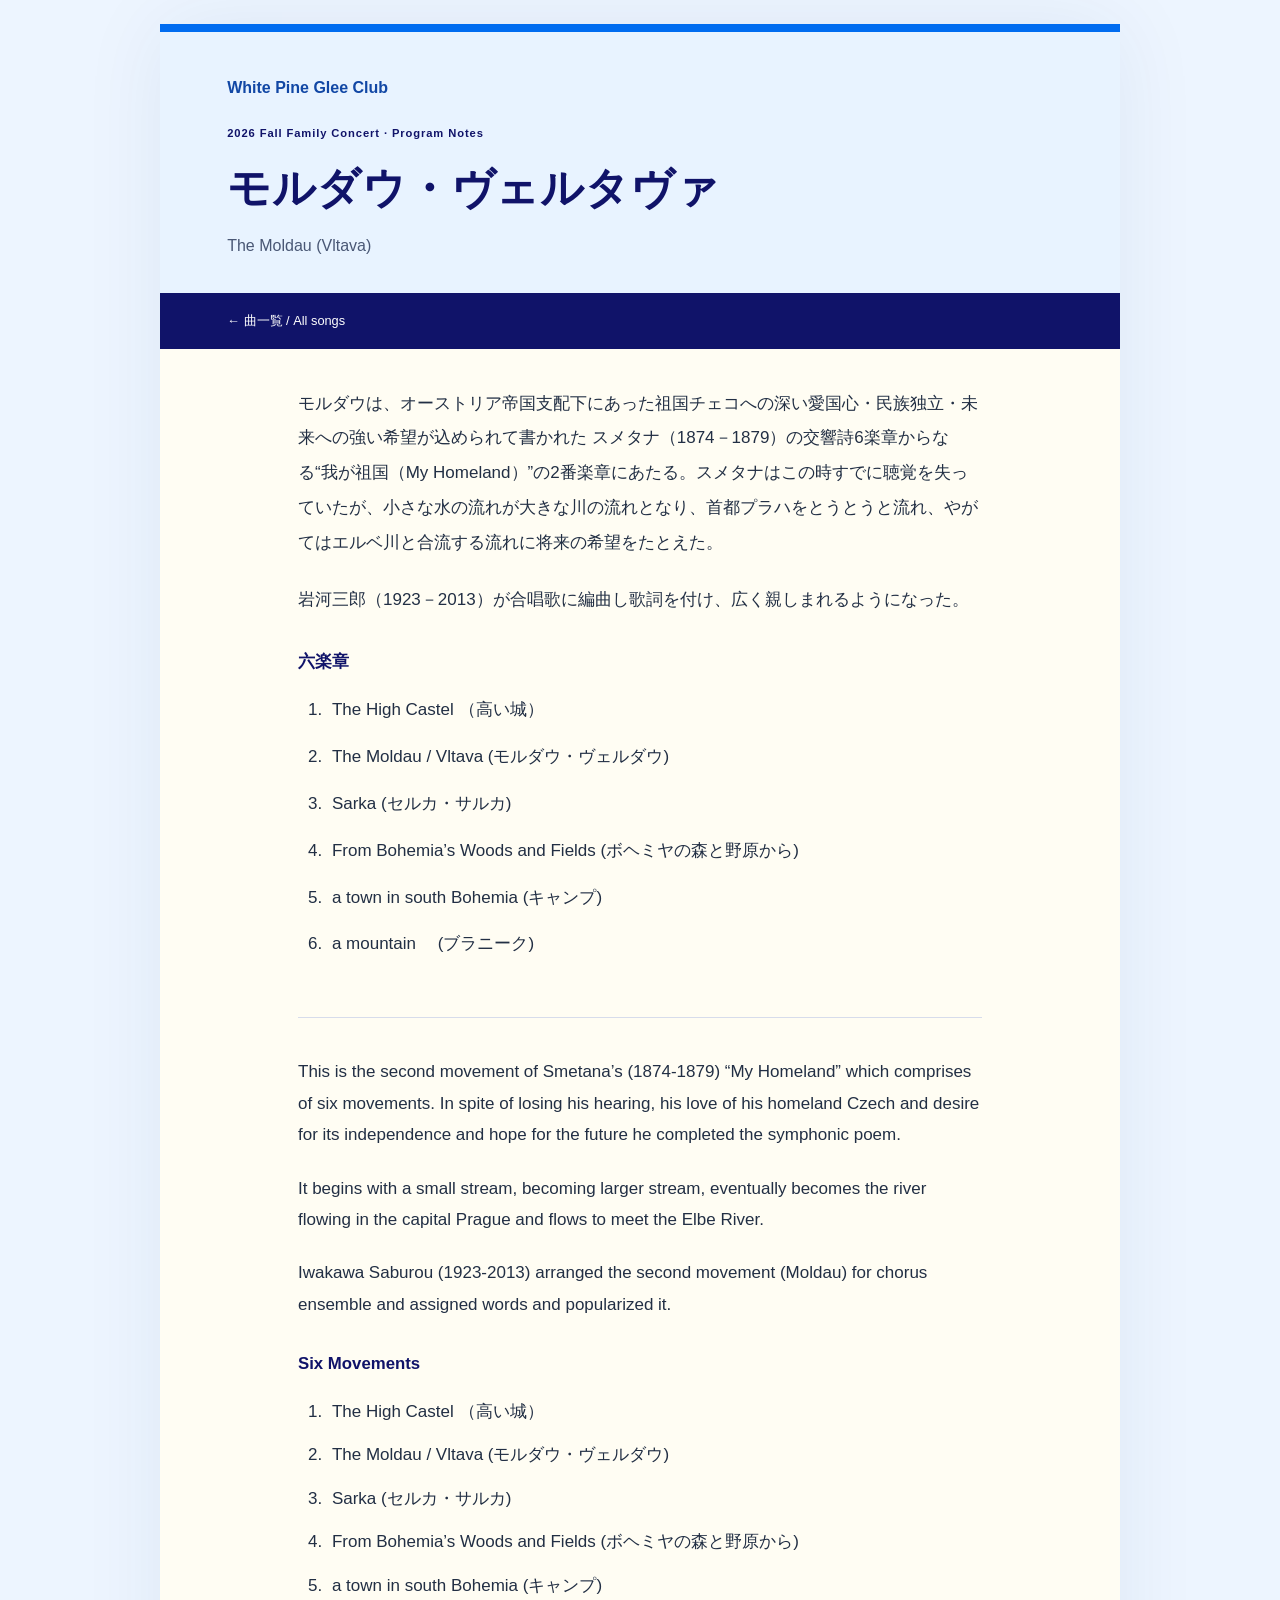
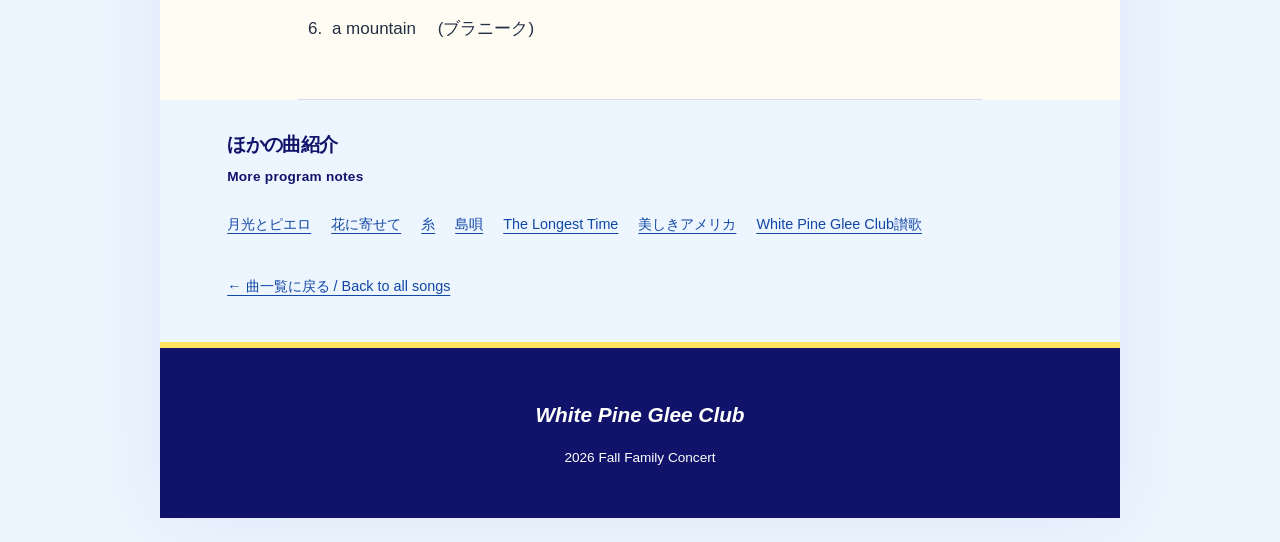
==== commit 551cb0dc: "fix: correct spelling of Iwakawa Saburou in English section" ====
--- a/songs/moldau.html
+++ b/songs/moldau.html
@@ -38,7 +38,7 @@
 <h2 class="visually-hidden" id="english-heading">English</h2>
 <p>This is the second movement of Smetana’s  (1874-1879) “My Homeland” which comprises of six movements.  In spite of losing his hearing, his love of his homeland Czech and desire for its independence and hope for the future he completed the symphonic poem.</p>
 <p>It begins with a small stream, becoming larger stream, eventually becomes the river flowing in the capital Prague and flows to meet the Elbe River.</p>
-<p>Iwakawa Sburou (1923-2013) arranged the second movement  (Moldau) for chorus ensemble and assigned words and popularized it.</p>
+<p>Iwakawa Saburou (1923-2013) arranged the second movement  (Moldau) for chorus ensemble and assigned words and popularized it.</p>
 <h3>Six Movements</h3>
 <ol class="source-list">
 <li>The High Castel （高い城）</li>
